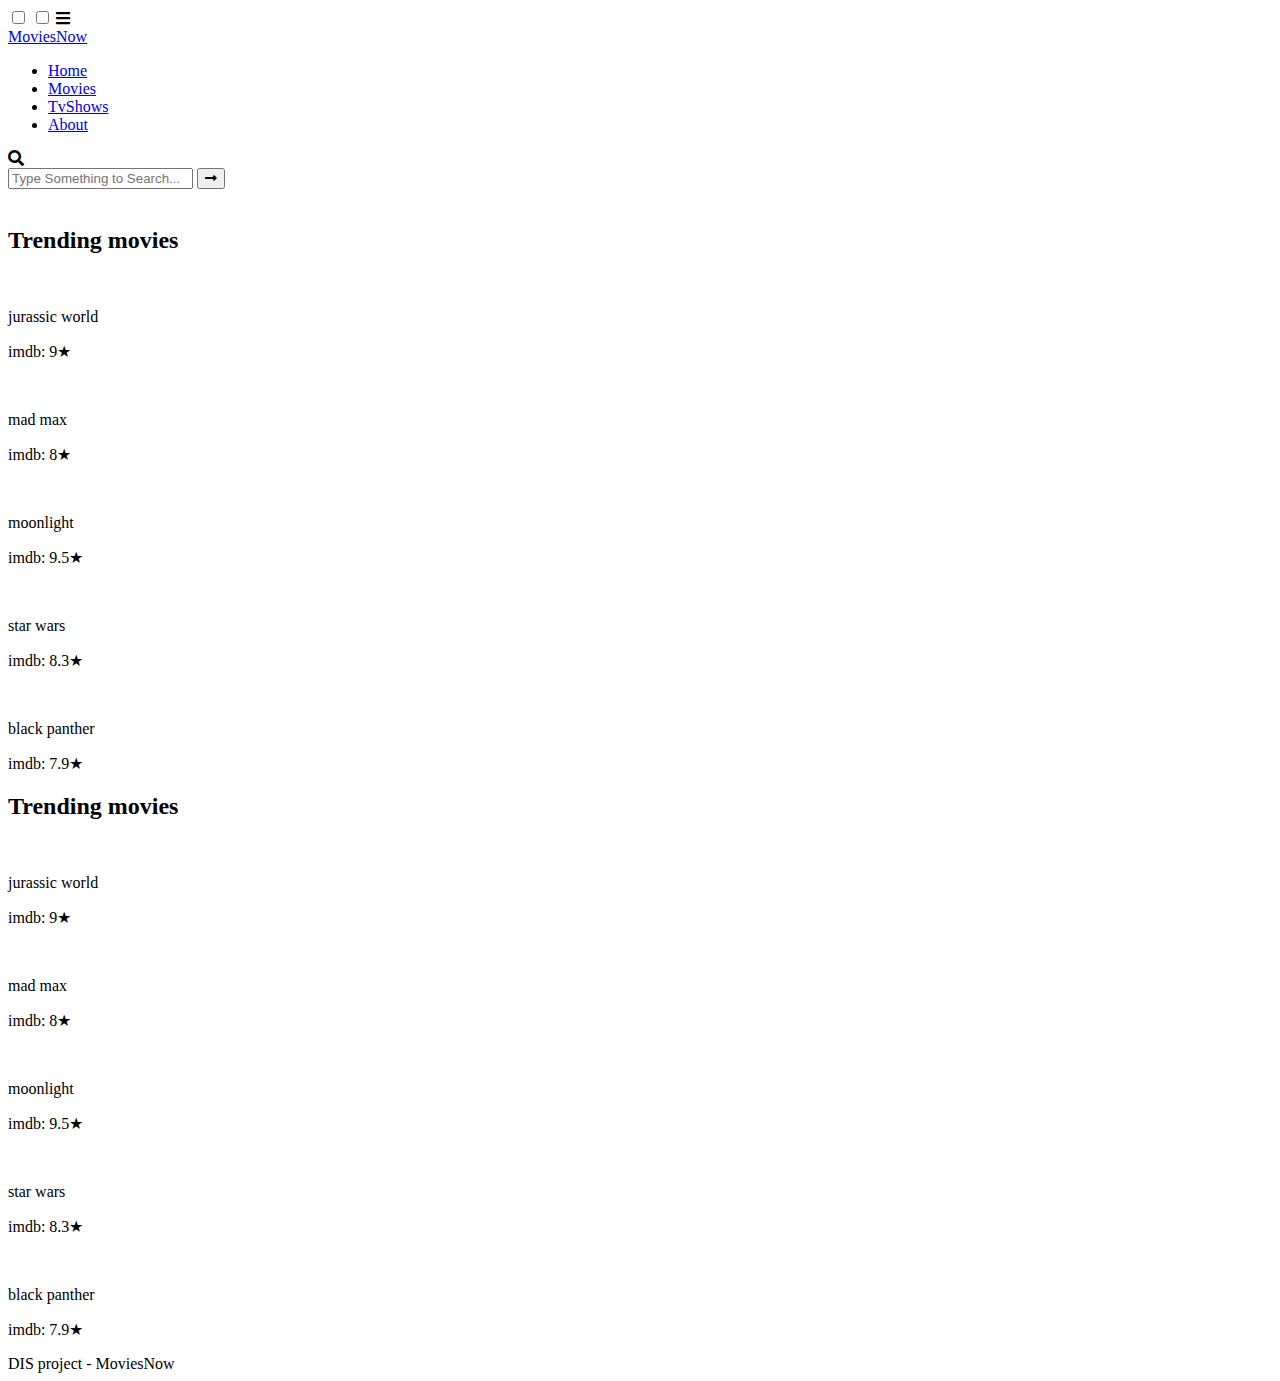
==== index.html @ a9fd546b "updated file structure" ====
<!DOCTYPE html>
<html lang="en">

<head>
    <meta charset="UTF-8">
    <meta http-equiv="X-UA-Compatible" content="IE=edge">
    <meta name="viewport" content="width=device-width, initial-scale=1.0">
    <title>MovieNow</title>
    <link rel="stylesheet" href="style.css">
    <link rel="stylesheet" href="https://cdnjs.cloudflare.com/ajax/libs/font-awesome/5.15.3/css/all.min.css" />
</head>

<body>
    <!-- navigation bar -->
    <div class="navbar">
        <nav>
            <input type="checkbox" id="show-search">
            <input type="checkbox" id="show-menu">
            <label for="show-menu" class="menu-icon"><i class="fas fa-bars"></i></label>
            <div class="content">
                <div class="logo"><a href="./Index.html">MoviesNow</a></div>
                <ul class="links">
                    <li><a href="#">Home</a></li>
                    <li><a href="./Pages/moviesPage.html">Movies</a></li>
                    <li><a href="./Pages/TvShowsPage.html">TvShows</a></li>
                    <li><a href="./Pages/about.html">About</a></li>

                </ul>
            </div>
            <label for="show-search" class="search-icon"><i class="fas fa-search"></i></label>
            <form action="#" class="search-box">
                <input type="text" placeholder="Type Something to Search..." required>
                <button type="submit" class="go-icon"><i class="fas fa-long-arrow-alt-right"></i></button>
            </form>
        </nav>
    </div>
    <!-- home -->

    <section class="home container" id="home">
        <img src="images/gamesofthrones.jpg" alt="" class="home-img">
    </section>


    <section class="movies">
        <div class="movies-title">
            <h2>Trending movies</h2>
        </div>
        <div class="scroll-container">
            
            <div class="movie-details">
                <a href="./Pages/Product.html">
                <img src="images/poster-jurassic-world.jpg" alt=""></a>
                <p>jurassic world</p>
                <p>imdb: 9★</p>
            
            </div>
            <div class="movie-details">
                <a href="./Pages/Product.html">
                <img src="images/poster-mad-max.jpg" alt=""></a>
                <p>mad max</p>
                <p>imdb: 8★ </p>
            </div>
            <div class="movie-details">
                <a href="./Pages/Product.html">
                <img src="images/poster-moonlight.jpg" alt=""></a>
                <p>moonlight</p>
                <p>imdb: 9.5★</p>
            </div>
            <div class="movie-details">
                <a href="./Pages/Product.html">
                <img src="images/poster-star-wars.jpg" alt=""></a>
                <p>star wars</p>
                <p>imdb: 8.3★</p>
            </div>
            <div class="movie-details">
                <a href="./Pages/Product.html">
                <img src="images/poster-pantera-negra.jpg" alt=""></a>
                <p>black panther</p>
                <p>imdb: 7.9★ </p>
            </div>
        </div>
    </section>

    <section class="movies">
        <div class="movies-title">
            <h2>Trending movies</h2>
        </div>
        <div class="scroll-container">
            
            <div class="movie-details">
                <a href="./Pages/Product.html">
                <img src="images/poster-jurassic-world.jpg" alt=""></a>
                <p>jurassic world</p>
                <p>imdb: 9★</p>
            
            </div>
            <div class="movie-details">
                <a href="./Pages/Product.html">
                <img src="images/poster-mad-max.jpg" alt=""></a>
                <p>mad max</p>
                <p>imdb: 8★ </p>
            </div>
            <div class="movie-details">
                <a href="./Pages/Product.html">
                <img src="images/poster-moonlight.jpg" alt=""></a>
                <p>moonlight</p>
                <p>imdb: 9.5★</p>
            </div>
            <div class="movie-details">
                <a href="./Pages/Product.html">
                <img src="images/poster-star-wars.jpg" alt=""></a>
                <p>star wars</p>
                <p>imdb: 8.3★</p>
            </div>
            <div class="movie-details">
                <a href="./Pages/Product.html">
                <img src="images/poster-pantera-negra.jpg" alt=""></a>
                <p>black panther</p>
                <p>imdb: 7.9★ </p>
            </div>
        </div>
    </section>

    <footer>
        <div class="footer-container">
            DIS project - MoviesNow
        </div>
    </footer>
</body>

</html>
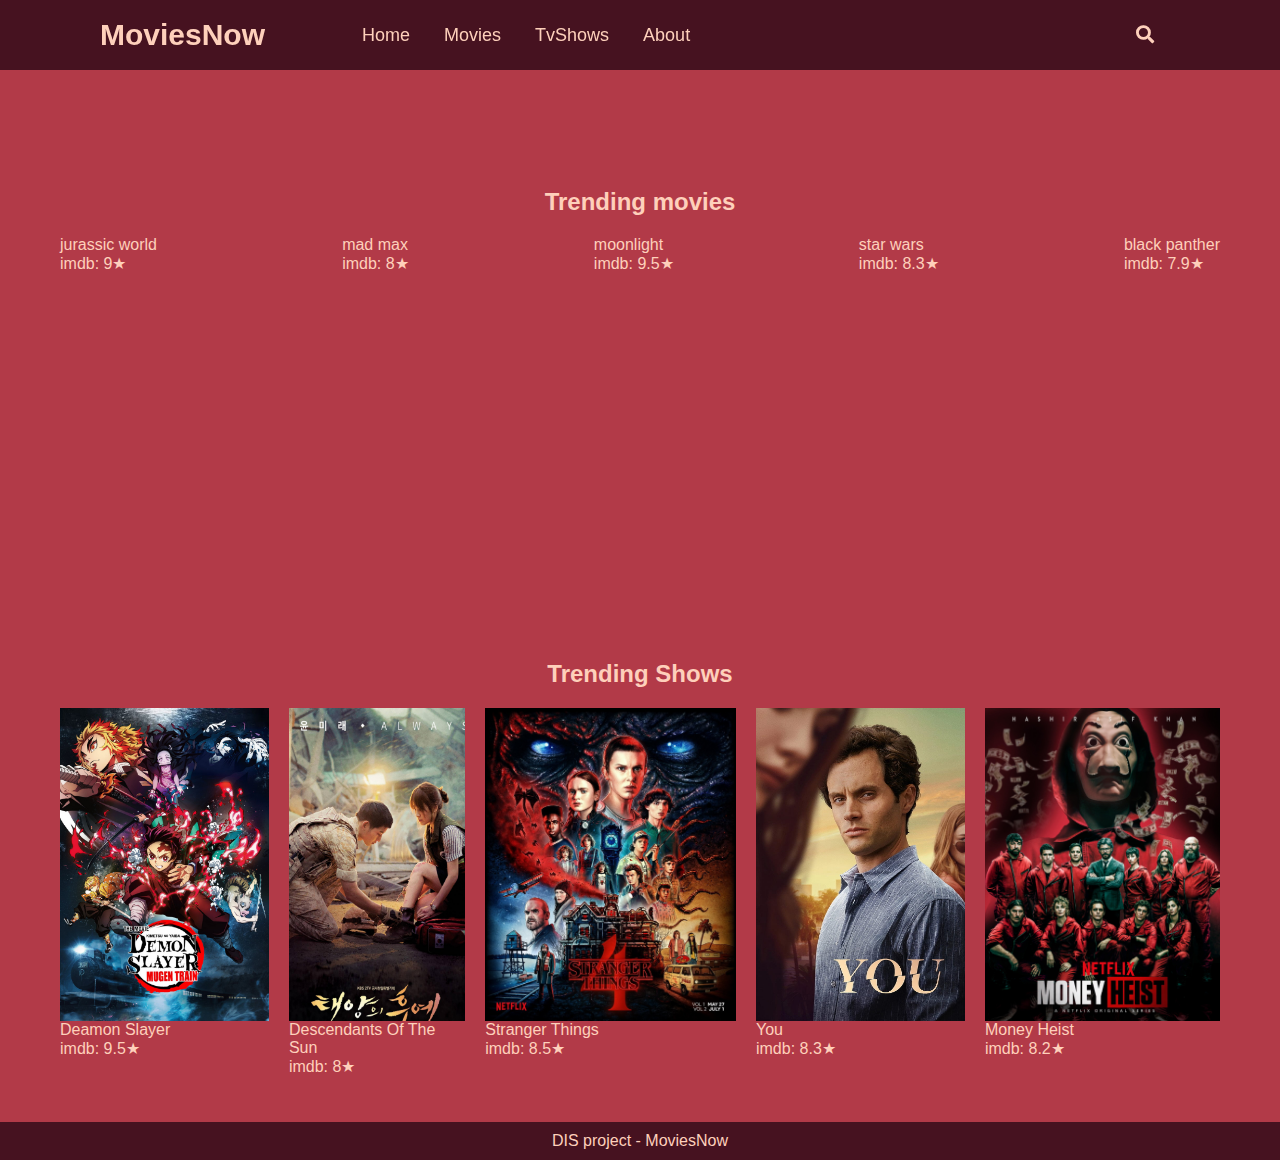
==== commit 9cb7bfbc: "added content to the movie and tvshow pages" ====
--- a/index.html
+++ b/index.html
@@ -83,40 +83,40 @@
 
     <section class="movies">
         <div class="movies-title">
-            <h2>Trending movies</h2>
+            <h2>Trending Shows</h2>
         </div>
         <div class="scroll-container">
             
             <div class="movie-details">
                 <a href="./Pages/Product.html">
-                <img src="images/poster-jurassic-world.jpg" alt=""></a>
-                <p>jurassic world</p>
-                <p>imdb: 9★</p>
+                <img src="images/deamonSlayer.jpg" alt=""></a>
+                <p>Deamon Slayer</p>
+                <p>imdb: 9.5★</p>
             
             </div>
             <div class="movie-details">
                 <a href="./Pages/Product.html">
-                <img src="images/poster-mad-max.jpg" alt=""></a>
-                <p>mad max</p>
+                <img src="images/ofsun.jpg" alt=""></a>
+                <p>Descendants Of The Sun</p>
                 <p>imdb: 8★ </p>
             </div>
             <div class="movie-details">
                 <a href="./Pages/Product.html">
-                <img src="images/poster-moonlight.jpg" alt=""></a>
-                <p>moonlight</p>
-                <p>imdb: 9.5★</p>
+                <img src="images/strangerThings.jpeg" alt=""></a>
+                <p>Stranger Things</p>
+                <p>imdb: 8.5★</p>
             </div>
             <div class="movie-details">
                 <a href="./Pages/Product.html">
-                <img src="images/poster-star-wars.jpg" alt=""></a>
-                <p>star wars</p>
+                <img src="images/You.jpg" alt=""></a>
+                <p>You</p>
                 <p>imdb: 8.3★</p>
             </div>
             <div class="movie-details">
                 <a href="./Pages/Product.html">
-                <img src="images/poster-pantera-negra.jpg" alt=""></a>
-                <p>black panther</p>
-                <p>imdb: 7.9★ </p>
+                <img src="images/moneyheist.jpg" alt=""></a>
+                <p>Money Heist</p>
+                <p>imdb: 8.2★ </p>
             </div>
         </div>
     </section>
--- a/style.css
+++ b/style.css
@@ -0,0 +1,394 @@
+* {
+  margin: 0;
+  padding: 0;
+  scroll-behavior: smooth;
+  box-sizing: border-box;
+  text-decoration: none;
+  scroll-padding-top: 2rem;
+  font-family: 'Poppins', sans-serif;
+}
+
+:root {
+  --main-color: #461220;
+  --hover-color: #8c2f39;
+  --body-color: #b23a48;
+  --container-color: #fcb9b2;
+  --text-color: #fed0bb;
+}
+
+a {
+  text-decoration: none;
+
+}
+
+li {
+  list-style: none;
+}
+
+img {
+  width: 100%;
+}
+
+body {
+  background: var(--body-color);
+  color: var(--text-color);
+}
+
+section {
+  padding: 6rem 0 0rem;
+}
+
+.container {
+  max-width: 1068px;
+  margin: auto;
+  width: 100%;
+}
+
+
+
+.navbar {
+  background: var(--main-color);
+  position: fixed;
+  width: 100%;
+  z-index: 2;
+}
+
+.navbar nav {
+  position: relative;
+  display: flex;
+  max-width: calc(100% - 200px);
+  margin: 0 auto;
+  height: 70px;
+  align-items: center;
+  justify-content: space-between;
+}
+
+nav .content {
+  display: flex;
+  align-items: center;
+}
+
+nav .content .links {
+  margin-left: 80px;
+  display: flex;
+}
+
+.content .logo a {
+  color: var(--text-color);
+  font-size: 30px;
+  font-weight: 600;
+}
+
+.content .links li {
+  list-style: none;
+  line-height: 70px;
+}
+
+.content .links li a,
+.content .links li label {
+  color: var(--text-color);
+  font-size: 18px;
+  font-weight: 500;
+  padding: 9px 17px;
+  border-radius: 5px;
+  transition: all 0.3s ease;
+}
+
+.content .links li label {
+  display: none;
+}
+
+.content .links li a:hover,
+.content .links li label:hover {
+  background: #323c4e;
+}
+
+.navbar .search-icon,
+.navbar .menu-icon {
+  color: var(--text-color);
+  font-size: 18px;
+  cursor: pointer;
+  line-height: 70px;
+  width: 70px;
+  text-align: center;
+}
+
+.navbar .menu-icon {
+  display: none;
+}
+
+.navbar #show-search:checked~.search-icon i::before {
+  content: "\f00d";
+}
+
+.navbar .search-box {
+  position: absolute;
+  height: 100%;
+  max-width: calc(100% - 50px);
+  width: 100%;
+  opacity: 0;
+  pointer-events: none;
+  transition: all 0.3s ease;
+}
+
+.navbar #show-search:checked~.search-box {
+  opacity: 1;
+  pointer-events: auto;
+}
+
+.search-box input {
+  width: 100%;
+  height: 100%;
+  border: none;
+  outline: none;
+  font-size: 17px;
+  color: var(--text-color);
+  background: var(--main-color);
+  padding: 0 100px 0 15px;
+}
+
+.search-box input::placeholder {
+  color: var(--text-color);
+}
+
+.search-box .go-icon {
+  position: absolute;
+  right: 10px;
+  top: 50%;
+  transform: translateY(-50%);
+  line-height: 60px;
+  width: 70px;
+  background: var(--main-color);
+  border: none;
+  outline: none;
+  color: var(--text-color);
+  font-size: 20px;
+  cursor: pointer;
+}
+
+.navbar input[type="checkbox"] {
+  display: none;
+}
+
+
+
+
+
+/* home */
+
+
+/* movie section */
+
+.movies {
+  margin: 5% 0% 5% 0%;
+  padding: 10px;
+  position: relative;
+}
+
+.scroll-container {
+  margin: 20px;
+  padding: 0px 20px;
+  display: flex;
+  align-items: center;
+  justify-content: space-between;
+  position: relative;
+  height: 20rem;
+}
+
+.movie-details {
+  height: 100%;
+  margin: 10px;
+}
+
+.movie-details img {
+  display: block;
+  max-width: 100%;
+  max-height: 100%;
+}
+
+.movies-title {
+  display: flex;
+  justify-content: center;
+}
+
+footer {
+  margin: 20px 0px 0px 0px;
+  padding: 10px;
+  display: flex;
+  align-items: center;
+  justify-content: center;
+  background-color: var(--main-color);
+}
+
+/* moviePage  */
+
+.moviesPage-main {
+  padding: 20%;
+}
+
+/* TvShows */
+
+.TvShowsPage-main {
+  padding: 20%;
+}
+
+/* product */
+
+.product-main {
+  padding-top: 10%;
+  display: flex;
+  flex-direction: row;
+  justify-content: space-between;
+  align-items: center;
+  margin: 0% 10%;
+
+}
+.product-image {
+  flex-basis: 50%;
+}
+.product-details {
+  flex-basis: 50%;
+  padding-left: 20px;
+}
+/* about us  */
+
+.about-main {
+  padding: 20%;
+}
+
+
+/* Responsive code start */
+@media screen and (max-width: 1250px) {
+  .navbar nav {
+    max-width: 100%;
+    padding: 0 20px;
+  }
+
+  nav .content .links {
+    margin-left: 30px;
+  }
+
+  .content .links li a {
+    padding: 8px 13px;
+  }
+
+  .navbar .search-box {
+    max-width: calc(100% - 100px);
+  }
+
+  .navbar .search-box input {
+    padding: 0 100px 0 15px;
+  }
+}
+
+@media screen and (max-width: 900px) {
+  .navbar .menu-icon {
+    display: block;
+  }
+
+  .navbar #show-menu:checked~.menu-icon i::before {
+    content: "\f00d";
+  }
+
+  nav .content .links {
+    display: block;
+    position: fixed;
+    background: var(--main-color);
+    height: 100%;
+    width: 100%;
+    top: 70px;
+    left: -100%;
+    margin-left: 0;
+    max-width: 350px;
+    overflow-y: auto;
+    padding-bottom: 100px;
+    transition: all 0.3s ease;
+  }
+
+  nav #show-menu:checked~.content .links {
+    left: 0%;
+  }
+
+  .content .links li {
+    margin: 15px 20px;
+  }
+
+  .content .links li a,
+  .content .links li label {
+    line-height: 40px;
+    font-size: 20px;
+    display: block;
+    padding: 8px 18px;
+    cursor: pointer;
+  }
+
+  .content .links li a.desktop-link {
+    display: none;
+  }
+
+  /* dropdown responsive code start */
+  .content .links ul,
+  .content .links ul ul {
+    position: static;
+    opacity: 1;
+    visibility: visible;
+    background: none;
+    max-height: 0px;
+    overflow: hidden;
+  }
+
+  .content .links #show-features:checked~ul,
+  .content .links #show-services:checked~ul,
+  .content .links #show-items:checked~ul {
+    max-height: 100vh;
+  }
+
+  .content .links ul li {
+    margin: 7px 20px;
+  }
+
+  .content .links ul li a {
+    font-size: 18px;
+    line-height: 30px;
+    border-radius: 5px !important;
+  }
+}
+
+@media screen and (max-width: 400px) {
+  .navbar nav {
+    padding: 0 10px;
+  }
+
+  .content .logo a {
+    font-size: 27px;
+  }
+
+  .navbar .search-box {
+    max-width: calc(100% - 70px);
+  }
+
+  .navbar .search-box .go-icon {
+    width: 30px;
+    right: 0;
+  }
+
+  .navbar .search-box input {
+    padding-right: 30px;
+  }
+}
+
+.dummy-text {
+  position: absolute;
+  top: 50%;
+  left: 50%;
+  width: 100%;
+  z-index: -1;
+  padding: 0 20px;
+  text-align: center;
+  transform: translate(-50%, -50%);
+}
+
+.dummy-text h2 {
+  font-size: 45px;
+  margin: 5px 0;
+}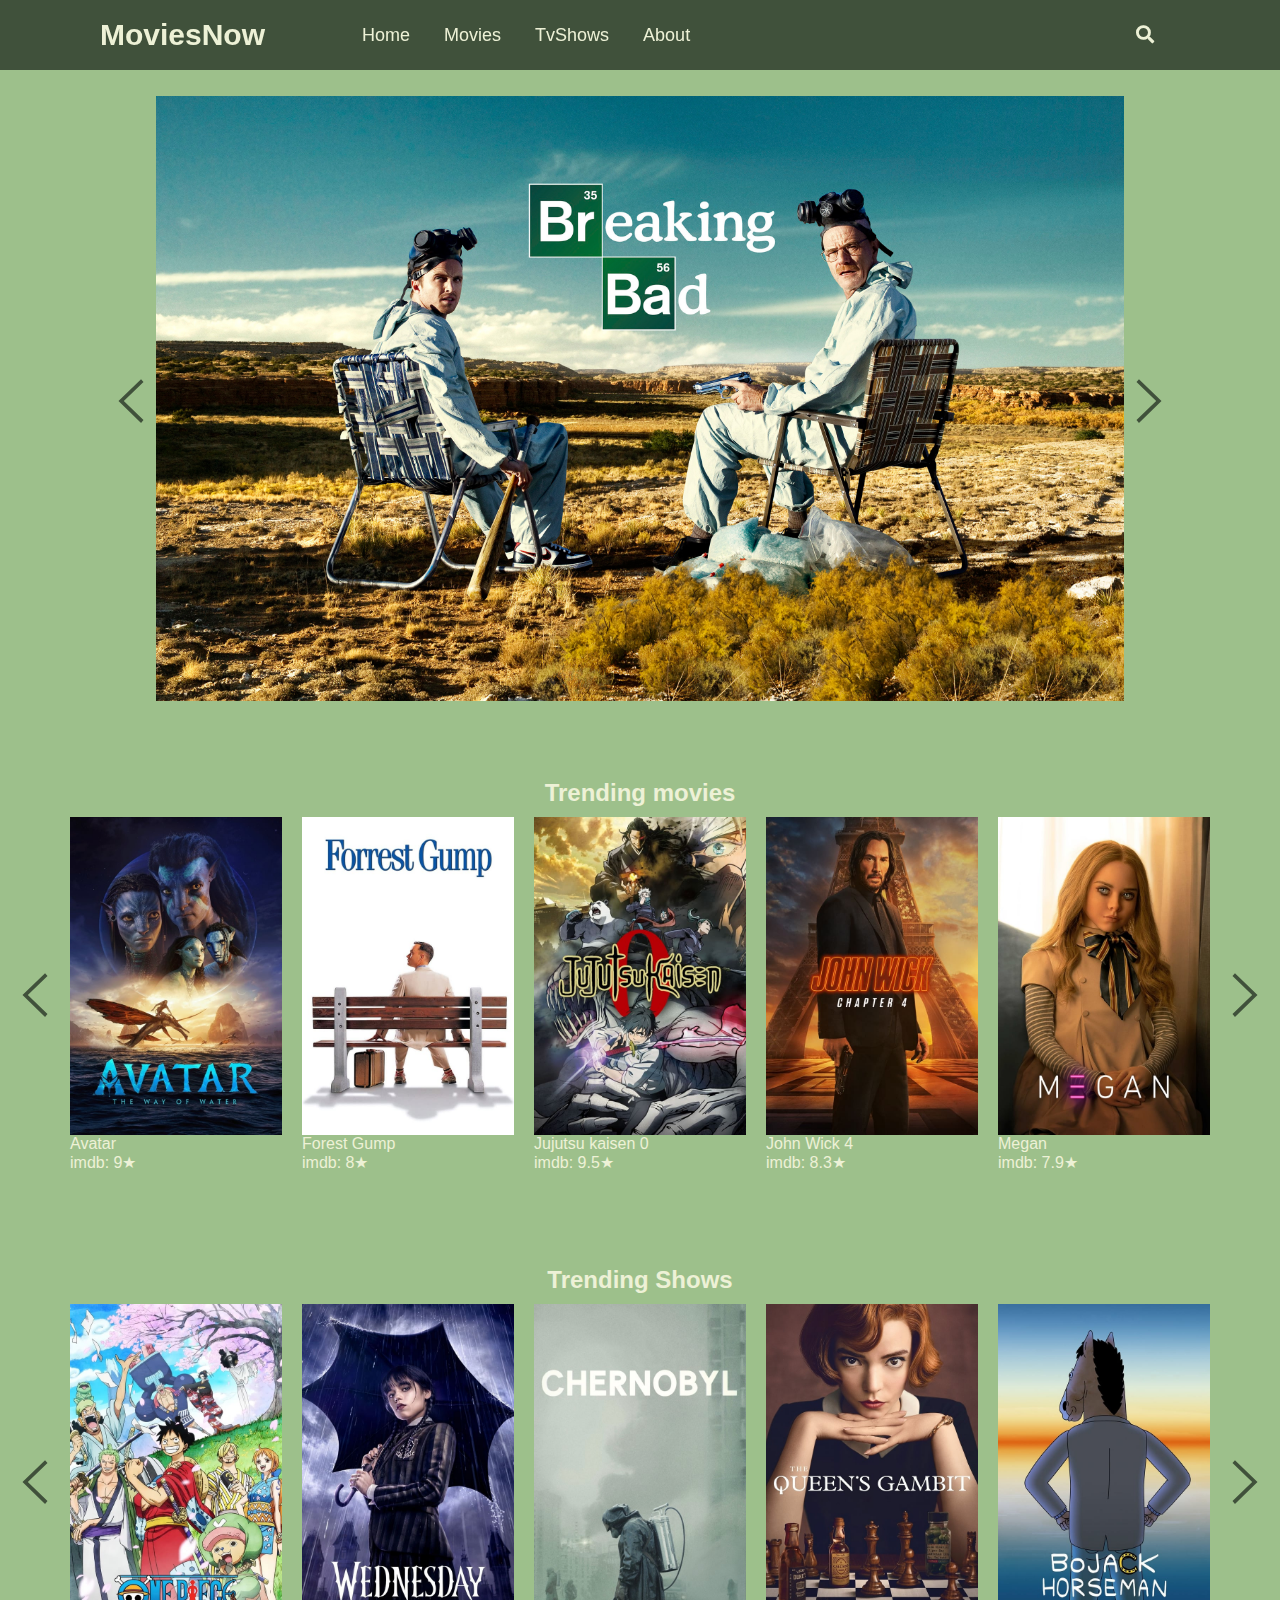
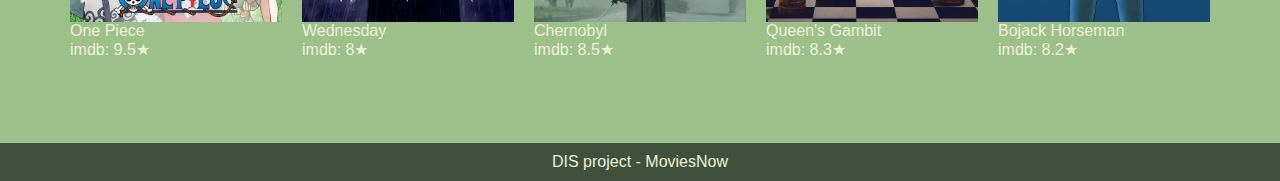
==== commit 70b7a5d7: "updated images,icons and styling" ====
--- a/index.html
+++ b/index.html
@@ -37,7 +37,11 @@
     <!-- home -->
 
     <section class="home container" id="home">
-        <img src="images/gamesofthrones.jpg" alt="" class="home-img">
+        <img class="arrowimg" src="./icons/left-arrow.svg" alt="">
+        <div class="hero-banner">
+            <img src="images/breakingbad.jpg" alt="" class="home-img">
+        </div>
+        <img class="arrowimg" src="./icons/right-arrow.svg" alt="">
     </section>
 
 
@@ -45,39 +49,41 @@
         <div class="movies-title">
             <h2>Trending movies</h2>
         </div>
+
         <div class="scroll-container">
-            
+            <img class="arrowimg" src="./icons/left-arrow.svg" alt="">
             <div class="movie-details">
                 <a href="./Pages/Product.html">
-                <img src="images/poster-jurassic-world.jpg" alt=""></a>
-                <p>jurassic world</p>
+                    <img src="images/movies/avatar.jpg" alt=""></a>
+                <p>Avatar</p>
                 <p>imdb: 9★</p>
-            
+
             </div>
             <div class="movie-details">
                 <a href="./Pages/Product.html">
-                <img src="images/poster-mad-max.jpg" alt=""></a>
-                <p>mad max</p>
+                    <img src="images/movies/forestGump.jpg" alt=""></a>
+                <p>Forest Gump</p>
                 <p>imdb: 8★ </p>
             </div>
             <div class="movie-details">
                 <a href="./Pages/Product.html">
-                <img src="images/poster-moonlight.jpg" alt=""></a>
-                <p>moonlight</p>
+                    <img src="images/movies/jujutsukaisen.jpg" alt=""></a>
+                <p>Jujutsu kaisen 0</p>
                 <p>imdb: 9.5★</p>
             </div>
             <div class="movie-details">
                 <a href="./Pages/Product.html">
-                <img src="images/poster-star-wars.jpg" alt=""></a>
-                <p>star wars</p>
+                    <img src="images/movies/johnwick.jpg" alt=""></a>
+                <p>John Wick 4</p>
                 <p>imdb: 8.3★</p>
             </div>
             <div class="movie-details">
                 <a href="./Pages/Product.html">
-                <img src="images/poster-pantera-negra.jpg" alt=""></a>
-                <p>black panther</p>
+                    <img src="images/movies/megan.jpg" alt=""></a>
+                <p>Megan</p>
                 <p>imdb: 7.9★ </p>
             </div>
+            <img class="arrowimg" src="./icons/right-arrow.svg" alt="">
         </div>
     </section>
 
@@ -86,46 +92,48 @@
             <h2>Trending Shows</h2>
         </div>
         <div class="scroll-container">
-            
+            <img class="arrowimg" src="./icons/left-arrow.svg" alt="">
             <div class="movie-details">
                 <a href="./Pages/Product.html">
-                <img src="images/deamonSlayer.jpg" alt=""></a>
-                <p>Deamon Slayer</p>
+                    <img src="images/TvShows/onepiece.jpg" alt=""></a>
+                <p>One Piece</p>
                 <p>imdb: 9.5★</p>
-            
+
             </div>
             <div class="movie-details">
                 <a href="./Pages/Product.html">
-                <img src="images/ofsun.jpg" alt=""></a>
-                <p>Descendants Of The Sun</p>
+                    <img src="images/TvShows/wednesday.jpg" alt=""></a>
+                <p>Wednesday</p>
                 <p>imdb: 8★ </p>
             </div>
             <div class="movie-details">
                 <a href="./Pages/Product.html">
-                <img src="images/strangerThings.jpeg" alt=""></a>
-                <p>Stranger Things</p>
+                    <img src="images/TvShows/chernobyl.jpg" alt=""></a>
+                <p>Chernobyl</p>
                 <p>imdb: 8.5★</p>
             </div>
             <div class="movie-details">
                 <a href="./Pages/Product.html">
-                <img src="images/You.jpg" alt=""></a>
-                <p>You</p>
+                    <img src="images/TvShows/queens.jpg" alt=""></a>
+                <p>Queen's Gambit</p>
                 <p>imdb: 8.3★</p>
             </div>
             <div class="movie-details">
                 <a href="./Pages/Product.html">
-                <img src="images/moneyheist.jpg" alt=""></a>
-                <p>Money Heist</p>
+                    <img src="images/TvShows/bojackHorseman.jpg" alt=""></a>
+                <p>Bojack Horseman</p>
                 <p>imdb: 8.2★ </p>
             </div>
+            <img class="arrowimg" src="./icons/right-arrow.svg" alt="">
         </div>
     </section>
 
-    <footer>
-        <div class="footer-container">
-            DIS project - MoviesNow
-        </div>
-    </footer>
+
 </body>
+<footer>
+    <div class="footer-container">
+        DIS project - MoviesNow
+    </div>
+</footer>
 
 </html>--- a/style.css
+++ b/style.css
@@ -9,11 +9,11 @@
 }
 
 :root {
-  --main-color: #461220;
-  --hover-color: #8c2f39;
-  --body-color: #b23a48;
-  --container-color: #fcb9b2;
-  --text-color: #fed0bb;
+  --main-color: #40513B;
+  --hover-color: #609966;
+  --body-color: #9DC08B;
+  --container-color: #609966;
+  --text-color: #EDF1D6;
 }
 
 a {
@@ -33,7 +33,10 @@
   background: var(--body-color);
   color: var(--text-color);
 }
-
+body::after {
+  content: '';
+  display: block;
+}
 section {
   padding: 6rem 0 0rem;
 }
@@ -175,25 +178,32 @@
 
 
 /* home */
+.home{
+  display: flex;
+  flex-direction: row;
+  align-items: center;
+}
+.arrowimg {
+ display: none;
+}
 
 
 /* movie section */
+
 
 .movies {
   margin: 5% 0% 5% 0%;
   padding: 10px;
   position: relative;
 }
-
 .scroll-container {
-  margin: 20px;
-  padding: 0px 20px;
-  display: flex;
+  display: flex;
+  flex-direction: column;
   align-items: center;
   justify-content: space-between;
   position: relative;
-  height: 20rem;
-}
+}
+
 
 .movie-details {
   height: 100%;
@@ -202,13 +212,38 @@
 
 .movie-details img {
   display: block;
-  max-width: 100%;
-  max-height: 100%;
+  max-width: 390px;
 }
 
 .movies-title {
   display: flex;
   justify-content: center;
+}
+
+
+@media only screen and (min-width: 768px) {
+  .scroll-container {
+    display: flex;
+    align-items: center;
+    justify-content: space-between;
+    position: relative;
+    flex-direction: row;
+  }
+  .movie-details img {
+    display: block;
+    max-width: 100%;
+    max-height: 100%;
+  }
+}
+@media only screen and (min-width: 768px) {
+  .arrowimg {
+    display: block;
+    max-width: 50px;
+  }
+  
+  .arrowimg:hover{
+    cursor: pointer;
+  }
 }
 
 footer {
@@ -218,8 +253,8 @@
   align-items: center;
   justify-content: center;
   background-color: var(--main-color);
-}
-
+
+}
 /* moviePage  */
 
 .moviesPage-main {
@@ -250,12 +285,42 @@
   flex-basis: 50%;
   padding-left: 20px;
 }
+.action-buttons{
+  display: flex;
+align-items: center;
+justify-content: center;
+}
+.action-buttons button{
+  margin: 5px;
+background-color: var(--hover-color);
+color: var(--text-color);
+border: none;
+padding: 20px;
+}
 /* about us  */
 
 .about-main {
   padding: 20%;
 }
-
+.about-table {
+  display: flex;
+  align-items: center;
+  padding: 10%;
+}
+.about-table table {
+  border-collapse: collapse;
+  width: 100%;
+}
+
+.about-table th, td {
+  border: 1px solid var(--main-color);
+  padding: 8px;
+  text-align: left;
+}
+
+.about-table th {
+  background-color: var(--main-color);
+}
 
 /* Responsive code start */
 @media screen and (max-width: 1250px) {
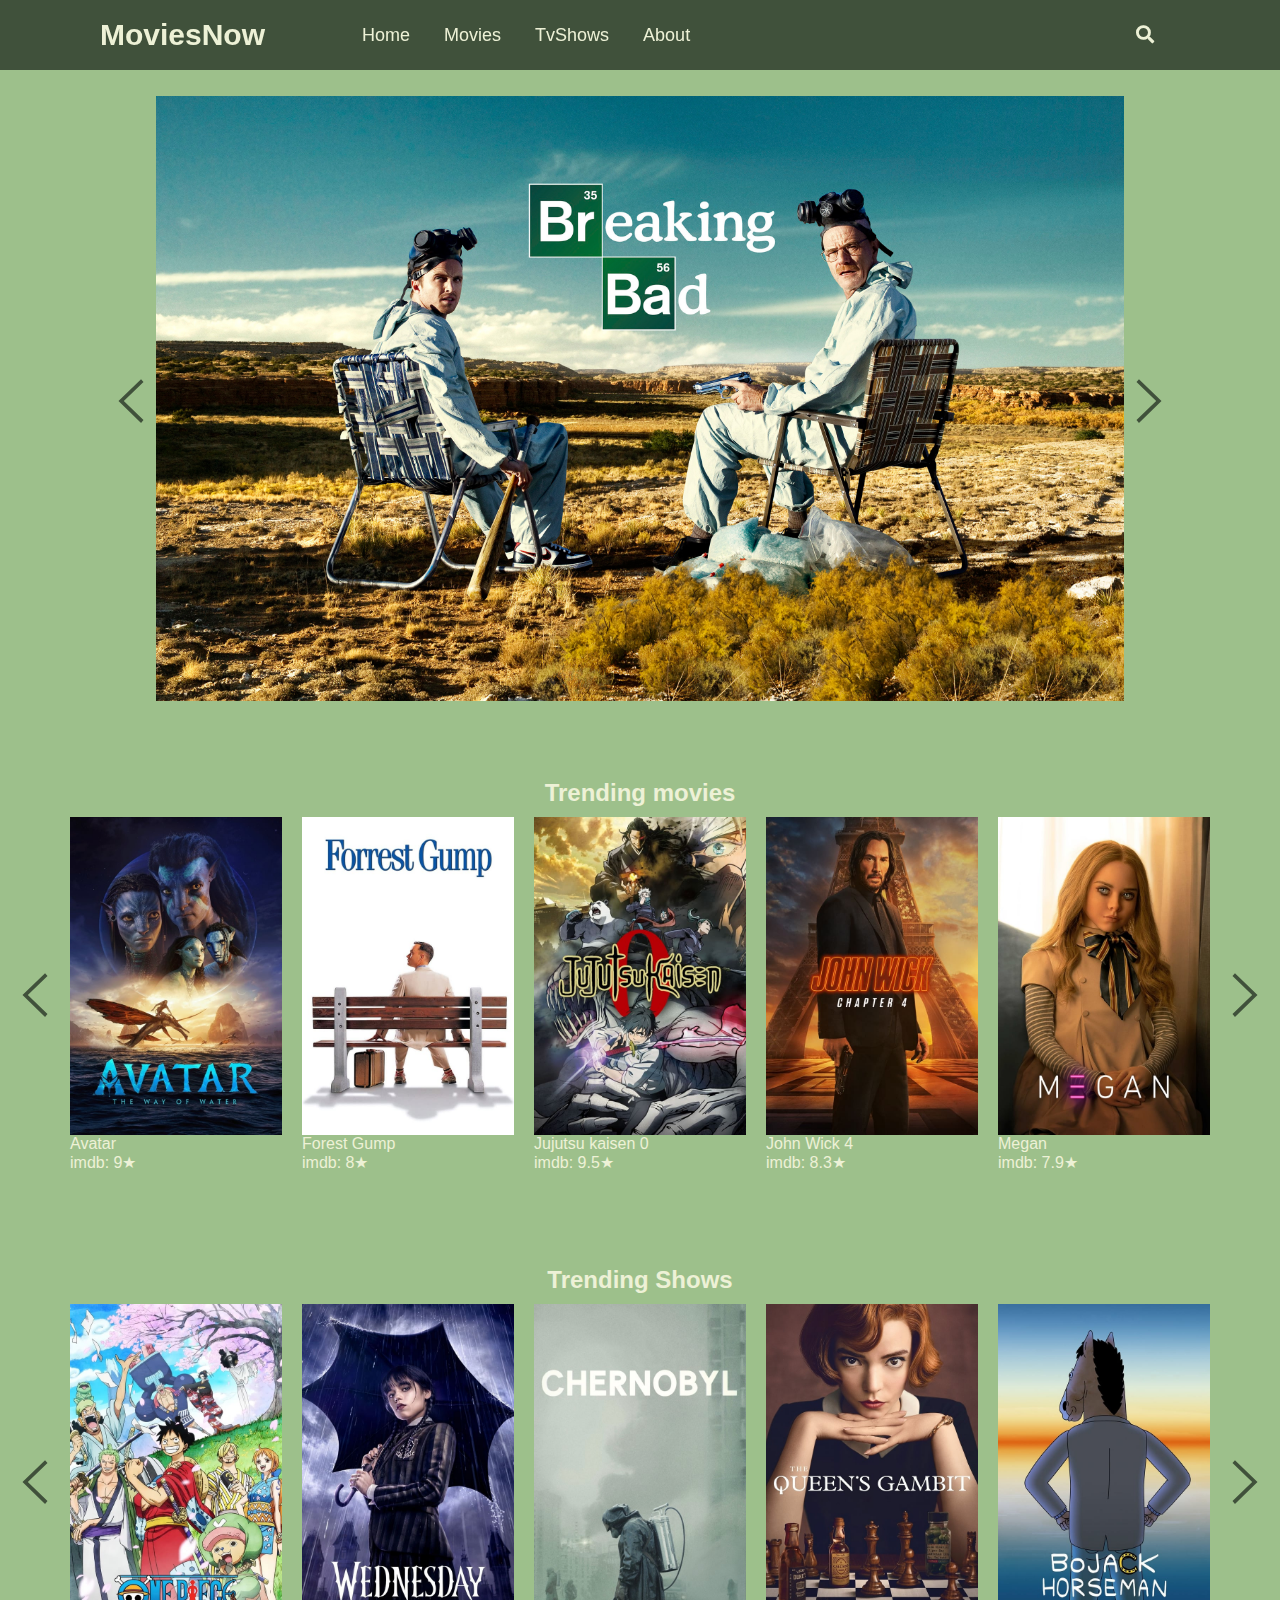
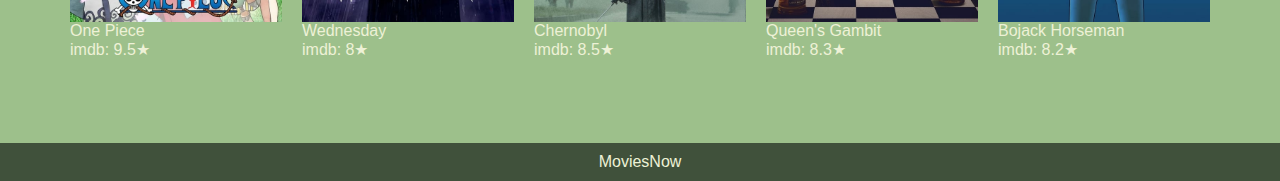
==== commit 2d76c2b3: "updated about us page and styling" ====
--- a/index.html
+++ b/index.html
@@ -128,12 +128,12 @@
         </div>
     </section>
 
-
-</body>
 <footer>
     <div class="footer-container">
-        DIS project - MoviesNow
+        MoviesNow
     </div>
 </footer>
+</body>
+
 
 </html>--- a/style.css
+++ b/style.css
@@ -5,20 +5,19 @@
   box-sizing: border-box;
   text-decoration: none;
   scroll-padding-top: 2rem;
-  font-family: 'Poppins', sans-serif;
+  font-family: "Poppins", sans-serif;
 }
 
 :root {
-  --main-color: #40513B;
+  --main-color: #40513b;
   --hover-color: #609966;
-  --body-color: #9DC08B;
+  --body-color: #9dc08b;
   --container-color: #609966;
-  --text-color: #EDF1D6;
+  --text-color: #edf1d6;
 }
 
 a {
   text-decoration: none;
-
 }
 
 li {
@@ -33,10 +32,12 @@
   background: var(--body-color);
   color: var(--text-color);
 }
+
 body::after {
-  content: '';
+  content: "";
   display: block;
 }
+
 section {
   padding: 6rem 0 0rem;
 }
@@ -46,8 +47,6 @@
   margin: auto;
   width: 100%;
 }
-
-
 
 .navbar {
   background: var(--main-color);
@@ -120,7 +119,7 @@
   display: none;
 }
 
-.navbar #show-search:checked~.search-icon i::before {
+.navbar #show-search:checked ~ .search-icon i::before {
   content: "\f00d";
 }
 
@@ -134,7 +133,7 @@
   transition: all 0.3s ease;
 }
 
-.navbar #show-search:checked~.search-box {
+.navbar #show-search:checked ~ .search-box {
   opacity: 1;
   pointer-events: auto;
 }
@@ -173,29 +172,25 @@
   display: none;
 }
 
-
-
-
-
 /* home */
-.home{
+.home {
   display: flex;
   flex-direction: row;
   align-items: center;
 }
+
 .arrowimg {
- display: none;
-}
-
+  display: none;
+}
 
 /* movie section */
-
 
 .movies {
   margin: 5% 0% 5% 0%;
   padding: 10px;
   position: relative;
 }
+
 .scroll-container {
   display: flex;
   flex-direction: column;
@@ -203,7 +198,6 @@
   justify-content: space-between;
   position: relative;
 }
-
 
 .movie-details {
   height: 100%;
@@ -219,7 +213,6 @@
   display: flex;
   justify-content: center;
 }
-
 
 @media only screen and (min-width: 768px) {
   .scroll-container {
@@ -229,19 +222,21 @@
     position: relative;
     flex-direction: row;
   }
+
   .movie-details img {
     display: block;
     max-width: 100%;
     max-height: 100%;
   }
 }
+
 @media only screen and (min-width: 768px) {
   .arrowimg {
     display: block;
     max-width: 50px;
   }
-  
-  .arrowimg:hover{
+
+  .arrowimg:hover {
     cursor: pointer;
   }
 }
@@ -253,8 +248,8 @@
   align-items: center;
   justify-content: center;
   background-color: var(--main-color);
-
-}
+}
+
 /* moviePage  */
 
 .moviesPage-main {
@@ -270,49 +265,64 @@
 /* product */
 
 .product-main {
-  padding-top: 10%;
-  display: flex;
-  flex-direction: row;
-  justify-content: space-between;
-  align-items: center;
-  margin: 0% 10%;
-
-}
+  flex-direction: column;
+  padding-top: 20%;
+}
+
 .product-image {
   flex-basis: 50%;
 }
+
 .product-details {
   flex-basis: 50%;
   padding-left: 20px;
 }
-.action-buttons{
-  display: flex;
-align-items: center;
-justify-content: center;
-}
-.action-buttons button{
+
+.action-buttons {
+  display: flex;
+  align-items: center;
+  justify-content: center;
+  
+}
+
+.action-buttons button {
   margin: 5px;
-background-color: var(--hover-color);
-color: var(--text-color);
-border: none;
-padding: 20px;
-}
+  background-color: var(--hover-color);
+  color: var(--text-color);
+  border: none;
+  padding: 20px;
+}
+@media only screen and (min-width: 768px) {
+  .product-main {
+    padding-top: 10%;
+    display: flex;
+    flex-direction: row;
+    justify-content: space-between;
+    align-items: center;
+    margin: 0% 10%;
+  }
+}
+
 /* about us  */
 
 .about-main {
   padding: 20%;
 }
+
 .about-table {
   display: flex;
   align-items: center;
-  padding: 10%;
-}
+  padding: 0% 8%;
+  
+}
+
 .about-table table {
   border-collapse: collapse;
   width: 100%;
 }
 
-.about-table th, td {
+.about-table th,
+td {
   border: 1px solid var(--main-color);
   padding: 8px;
   text-align: left;
@@ -322,6 +332,14 @@
   background-color: var(--main-color);
 }
 
+.about-page{
+ padding:20% 10% 10% 10%;
+}
+@media only screen and (min-width: 768px) {
+  .about-page {
+    padding:10%;
+  }
+}
 /* Responsive code start */
 @media screen and (max-width: 1250px) {
   .navbar nav {
@@ -351,7 +369,7 @@
     display: block;
   }
 
-  .navbar #show-menu:checked~.menu-icon i::before {
+  .navbar #show-menu:checked ~ .menu-icon i::before {
     content: "\f00d";
   }
 
@@ -370,7 +388,7 @@
     transition: all 0.3s ease;
   }
 
-  nav #show-menu:checked~.content .links {
+  nav #show-menu:checked ~ .content .links {
     left: 0%;
   }
 
@@ -402,9 +420,9 @@
     overflow: hidden;
   }
 
-  .content .links #show-features:checked~ul,
-  .content .links #show-services:checked~ul,
-  .content .links #show-items:checked~ul {
+  .content .links #show-features:checked ~ ul,
+  .content .links #show-services:checked ~ ul,
+  .content .links #show-items:checked ~ ul {
     max-height: 100vh;
   }
 
@@ -456,4 +474,4 @@
 .dummy-text h2 {
   font-size: 45px;
   margin: 5px 0;
-}+}
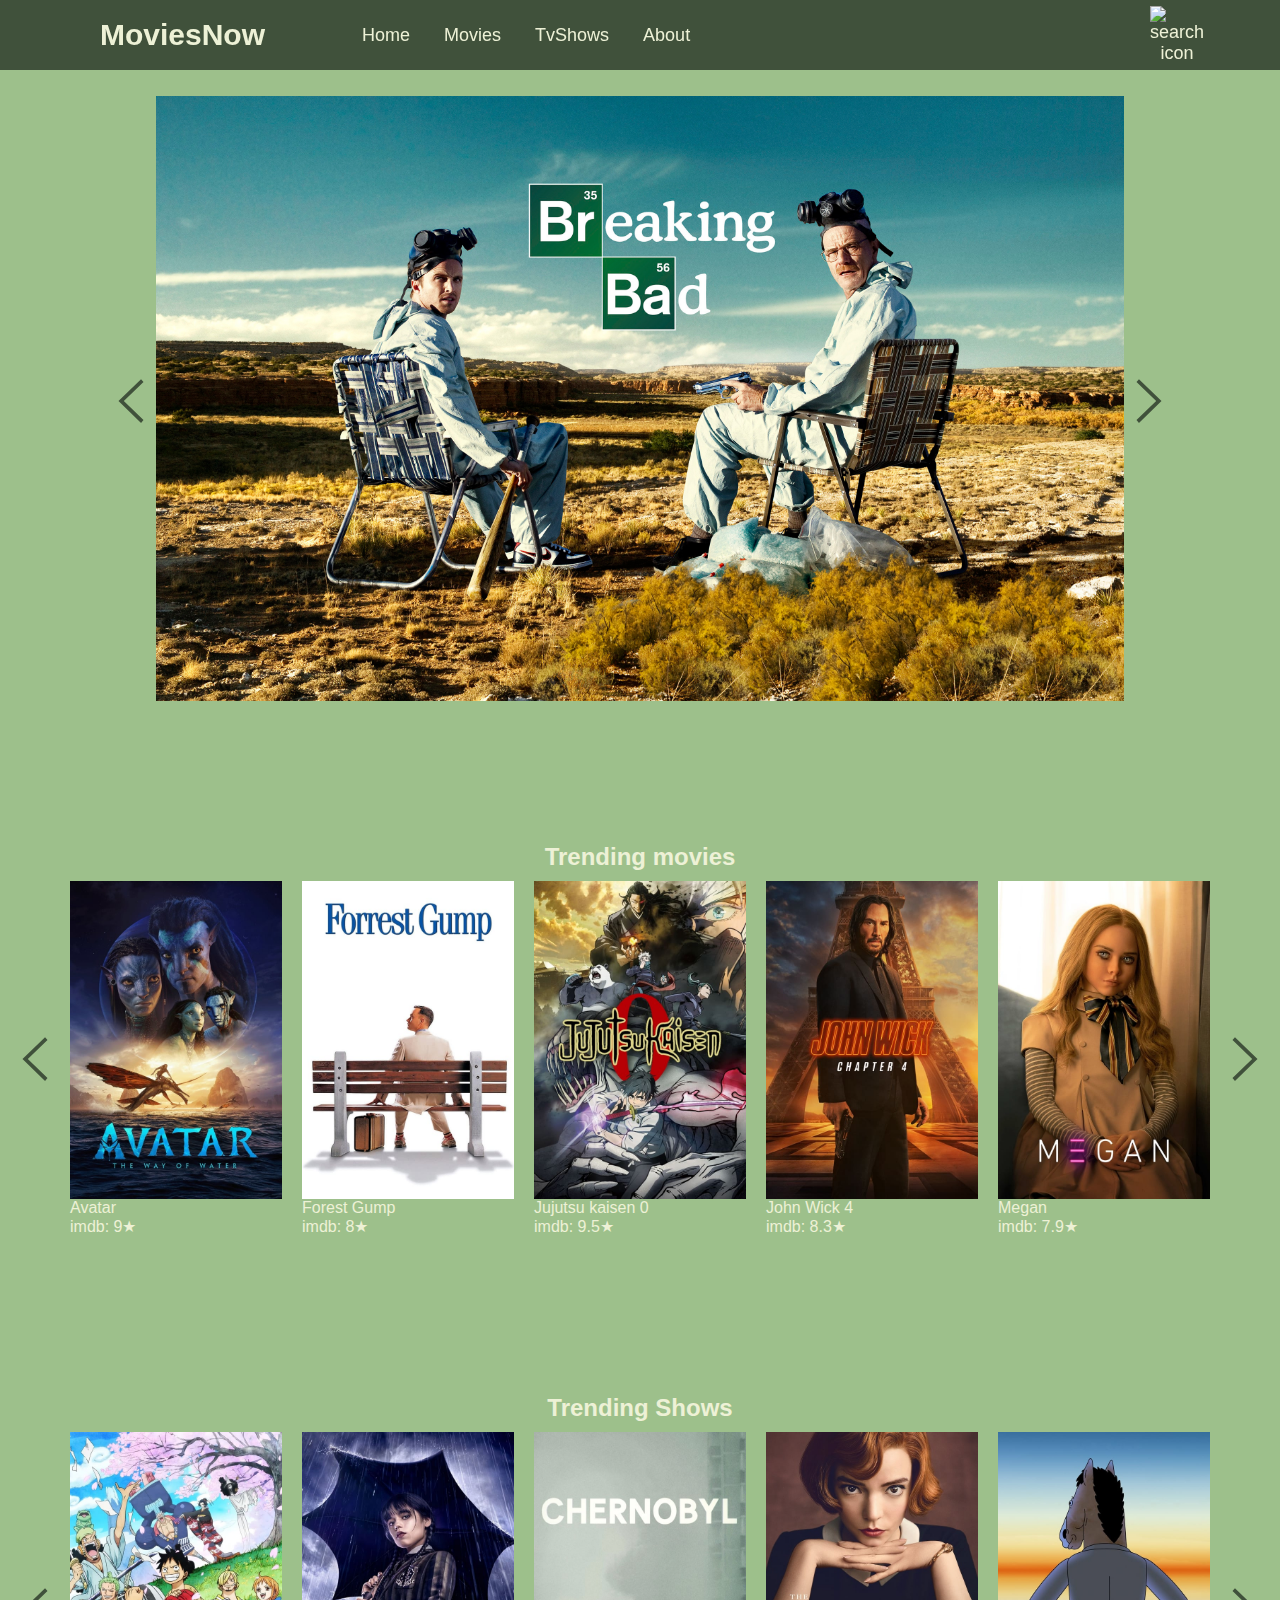
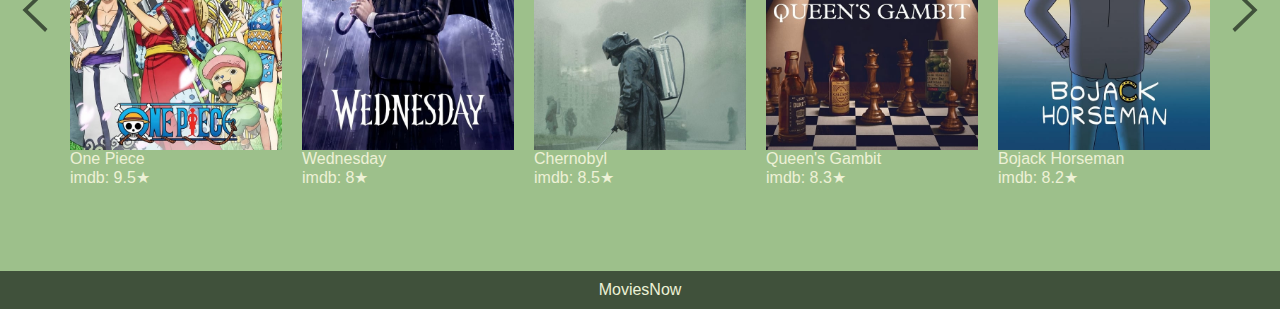
==== commit e602c993: "updated icons" ====
--- a/index.html
+++ b/index.html
@@ -7,7 +7,6 @@
     <meta name="viewport" content="width=device-width, initial-scale=1.0">
     <title>MovieNow</title>
     <link rel="stylesheet" href="style.css">
-    <link rel="stylesheet" href="https://cdnjs.cloudflare.com/ajax/libs/font-awesome/5.15.3/css/all.min.css" />
 </head>
 
 <body>
@@ -16,7 +15,7 @@
         <nav>
             <input type="checkbox" id="show-search">
             <input type="checkbox" id="show-menu">
-            <label for="show-menu" class="menu-icon"><i class="fas fa-bars"></i></label>
+            <label for="show-menu" class="menu-icon"><img src="./icons/burger-menu.svg" alt="burger menu"></i></label>
             <div class="content">
                 <div class="logo"><a href="./Index.html">MoviesNow</a></div>
                 <ul class="links">
@@ -27,63 +26,64 @@
 
                 </ul>
             </div>
-            <label for="show-search" class="search-icon"><i class="fas fa-search"></i></label>
+            <label for="show-search" class="search-icon"><img src="./icons/search.svg" alt="search icon"></label>
             <form action="#" class="search-box">
                 <input type="text" placeholder="Type Something to Search..." required>
-                <button type="submit" class="go-icon"><i class="fas fa-long-arrow-alt-right"></i></button>
+                <button type="submit" class="go-icon"><img src="./icons/right-arrowtail.svg" alt="right arrow"></i></button>
             </form>
         </nav>
     </div>
+
     <!-- home -->
 
     <section class="home container" id="home">
-        <img class="arrowimg" src="./icons/left-arrow.svg" alt="">
+        <img class="arrowimg" src="./icons/left-arrow.svg" alt="left arrow">
         <div class="hero-banner">
-            <img src="images/breakingbad.jpg" alt="" class="home-img">
+            <img src="images/breakingbad.jpg" alt="breaking bad poster" class="home-img">
         </div>
-        <img class="arrowimg" src="./icons/right-arrow.svg" alt="">
+        <img class="arrowimg" src="./icons/right-arrow.svg" alt="right arrow">
     </section>
 
-
+<!-- carousel -->
     <section class="movies">
         <div class="movies-title">
             <h2>Trending movies</h2>
         </div>
 
         <div class="scroll-container">
-            <img class="arrowimg" src="./icons/left-arrow.svg" alt="">
+            <img class="arrowimg" src="./icons/left-arrow.svg" alt="left arrow">
             <div class="movie-details">
                 <a href="./Pages/Product.html">
-                    <img src="images/movies/avatar.jpg" alt=""></a>
+                    <img src="images/movies/avatar.jpg" alt="avatar poster"></a>
                 <p>Avatar</p>
                 <p>imdb: 9★</p>
 
             </div>
             <div class="movie-details">
                 <a href="./Pages/Product.html">
-                    <img src="images/movies/forestGump.jpg" alt=""></a>
+                    <img src="images/movies/forestGump.jpg" alt="forest gump poster"></a>
                 <p>Forest Gump</p>
                 <p>imdb: 8★ </p>
             </div>
             <div class="movie-details">
                 <a href="./Pages/Product.html">
-                    <img src="images/movies/jujutsukaisen.jpg" alt=""></a>
+                    <img src="images/movies/jujutsukaisen.jpg" alt="jujutsu kaise 0 poster"></a>
                 <p>Jujutsu kaisen 0</p>
                 <p>imdb: 9.5★</p>
             </div>
             <div class="movie-details">
                 <a href="./Pages/Product.html">
-                    <img src="images/movies/johnwick.jpg" alt=""></a>
+                    <img src="images/movies/johnwick.jpg" alt="johnwick poster"></a>
                 <p>John Wick 4</p>
                 <p>imdb: 8.3★</p>
             </div>
             <div class="movie-details">
                 <a href="./Pages/Product.html">
-                    <img src="images/movies/megan.jpg" alt=""></a>
+                    <img src="images/movies/megan.jpg" alt="megan poster"></a>
                 <p>Megan</p>
                 <p>imdb: 7.9★ </p>
             </div>
-            <img class="arrowimg" src="./icons/right-arrow.svg" alt="">
+            <img class="arrowimg" src="./icons/right-arrow.svg" alt="right arrow">
         </div>
     </section>
 
@@ -92,42 +92,42 @@
             <h2>Trending Shows</h2>
         </div>
         <div class="scroll-container">
-            <img class="arrowimg" src="./icons/left-arrow.svg" alt="">
+            <img class="arrowimg" src="./icons/left-arrow.svg" alt="left arrow">
             <div class="movie-details">
                 <a href="./Pages/Product.html">
-                    <img src="images/TvShows/onepiece.jpg" alt=""></a>
+                    <img src="images/TvShows/onepiece.jpg" alt="on piece poster"></a>
                 <p>One Piece</p>
                 <p>imdb: 9.5★</p>
 
             </div>
             <div class="movie-details">
                 <a href="./Pages/Product.html">
-                    <img src="images/TvShows/wednesday.jpg" alt=""></a>
+                    <img src="images/TvShows/wednesday.jpg" alt="wednesday poster"></a>
                 <p>Wednesday</p>
                 <p>imdb: 8★ </p>
             </div>
             <div class="movie-details">
                 <a href="./Pages/Product.html">
-                    <img src="images/TvShows/chernobyl.jpg" alt=""></a>
+                    <img src="images/TvShows/chernobyl.jpg" alt="chernobyl poster"></a>
                 <p>Chernobyl</p>
                 <p>imdb: 8.5★</p>
             </div>
             <div class="movie-details">
                 <a href="./Pages/Product.html">
-                    <img src="images/TvShows/queens.jpg" alt=""></a>
+                    <img src="images/TvShows/queens.jpg" alt="queen's gambit poster"></a>
                 <p>Queen's Gambit</p>
                 <p>imdb: 8.3★</p>
             </div>
             <div class="movie-details">
                 <a href="./Pages/Product.html">
-                    <img src="images/TvShows/bojackHorseman.jpg" alt=""></a>
+                    <img src="images/TvShows/bojackHorseman.jpg" alt="bojack horseman poster"></a>
                 <p>Bojack Horseman</p>
                 <p>imdb: 8.2★ </p>
             </div>
-            <img class="arrowimg" src="./icons/right-arrow.svg" alt="">
+            <img class="arrowimg" src="./icons/right-arrow.svg" alt="right arrow">
         </div>
     </section>
-
+<!-- footer -->
 <footer>
     <div class="footer-container">
         MoviesNow
--- a/style.css
+++ b/style.css
@@ -1,3 +1,4 @@
+/* default styles */
 * {
   margin: 0;
   padding: 0;
@@ -48,6 +49,8 @@
   width: 100%;
 }
 
+
+/* Nav bar */
 .navbar {
   background: var(--main-color);
   position: fixed;
@@ -110,8 +113,7 @@
   color: var(--text-color);
   font-size: 18px;
   cursor: pointer;
-  line-height: 70px;
-  width: 70px;
+  width: 30px;
   text-align: center;
 }
 
@@ -158,8 +160,7 @@
   right: 10px;
   top: 50%;
   transform: translateY(-50%);
-  line-height: 60px;
-  width: 70px;
+  width: 30px;
   background: var(--main-color);
   border: none;
   outline: none;
@@ -186,7 +187,7 @@
 /* movie section */
 
 .movies {
-  margin: 5% 0% 5% 0%;
+  margin: 10% 0% 5% 0%;
   padding: 10px;
   position: relative;
 }
@@ -214,33 +215,8 @@
   justify-content: center;
 }
 
-@media only screen and (min-width: 768px) {
-  .scroll-container {
-    display: flex;
-    align-items: center;
-    justify-content: space-between;
-    position: relative;
-    flex-direction: row;
-  }
-
-  .movie-details img {
-    display: block;
-    max-width: 100%;
-    max-height: 100%;
-  }
-}
-
-@media only screen and (min-width: 768px) {
-  .arrowimg {
-    display: block;
-    max-width: 50px;
-  }
-
-  .arrowimg:hover {
-    cursor: pointer;
-  }
-}
-
+
+/* footer styling */
 footer {
   margin: 20px 0px 0px 0px;
   padding: 10px;
@@ -292,6 +268,47 @@
   border: none;
   padding: 20px;
 }
+
+/* about us  */
+
+.about-main {
+  padding: 20%;
+}
+
+.about-table {
+  display: flex;
+  align-items: center;
+  padding: 0% 8%;
+  
+}
+
+.about-table table {
+  border-collapse: collapse;
+  width: 100%;
+}
+.about-table img{
+  width: 40%;
+}
+.about-table th,
+td {
+  border: 1px solid var(--main-color);
+  padding: 8px;
+  text-align: left;
+}
+
+.about-table th {
+  background-color: var(--main-color);
+}
+
+.about-page{
+ padding:20% 10% 10% 10%;
+}
+
+
+
+/* Responsive code start */
+
+
 @media only screen and (min-width: 768px) {
   .product-main {
     padding-top: 10%;
@@ -303,44 +320,40 @@
   }
 }
 
-/* about us  */
-
-.about-main {
-  padding: 20%;
-}
-
-.about-table {
-  display: flex;
-  align-items: center;
-  padding: 0% 8%;
-  
-}
-
-.about-table table {
-  border-collapse: collapse;
-  width: 100%;
-}
-
-.about-table th,
-td {
-  border: 1px solid var(--main-color);
-  padding: 8px;
-  text-align: left;
-}
-
-.about-table th {
-  background-color: var(--main-color);
-}
-
-.about-page{
- padding:20% 10% 10% 10%;
-}
+
+@media only screen and (min-width: 768px) {
+  .scroll-container {
+    display: flex;
+    align-items: center;
+    justify-content: space-between;
+    position: relative;
+    flex-direction: row;
+  }
+
+  .movie-details img {
+    display: block;
+    max-width: 100%;
+    max-height: 100%;
+  }
+}
+
+@media only screen and (min-width: 768px) {
+  .arrowimg {
+    display: block;
+    max-width: 50px;
+  }
+
+  .arrowimg:hover {
+    cursor: pointer;
+  }
+}
+
 @media only screen and (min-width: 768px) {
   .about-page {
     padding:10%;
   }
 }
-/* Responsive code start */
+
 @media screen and (max-width: 1250px) {
   .navbar nav {
     max-width: 100%;
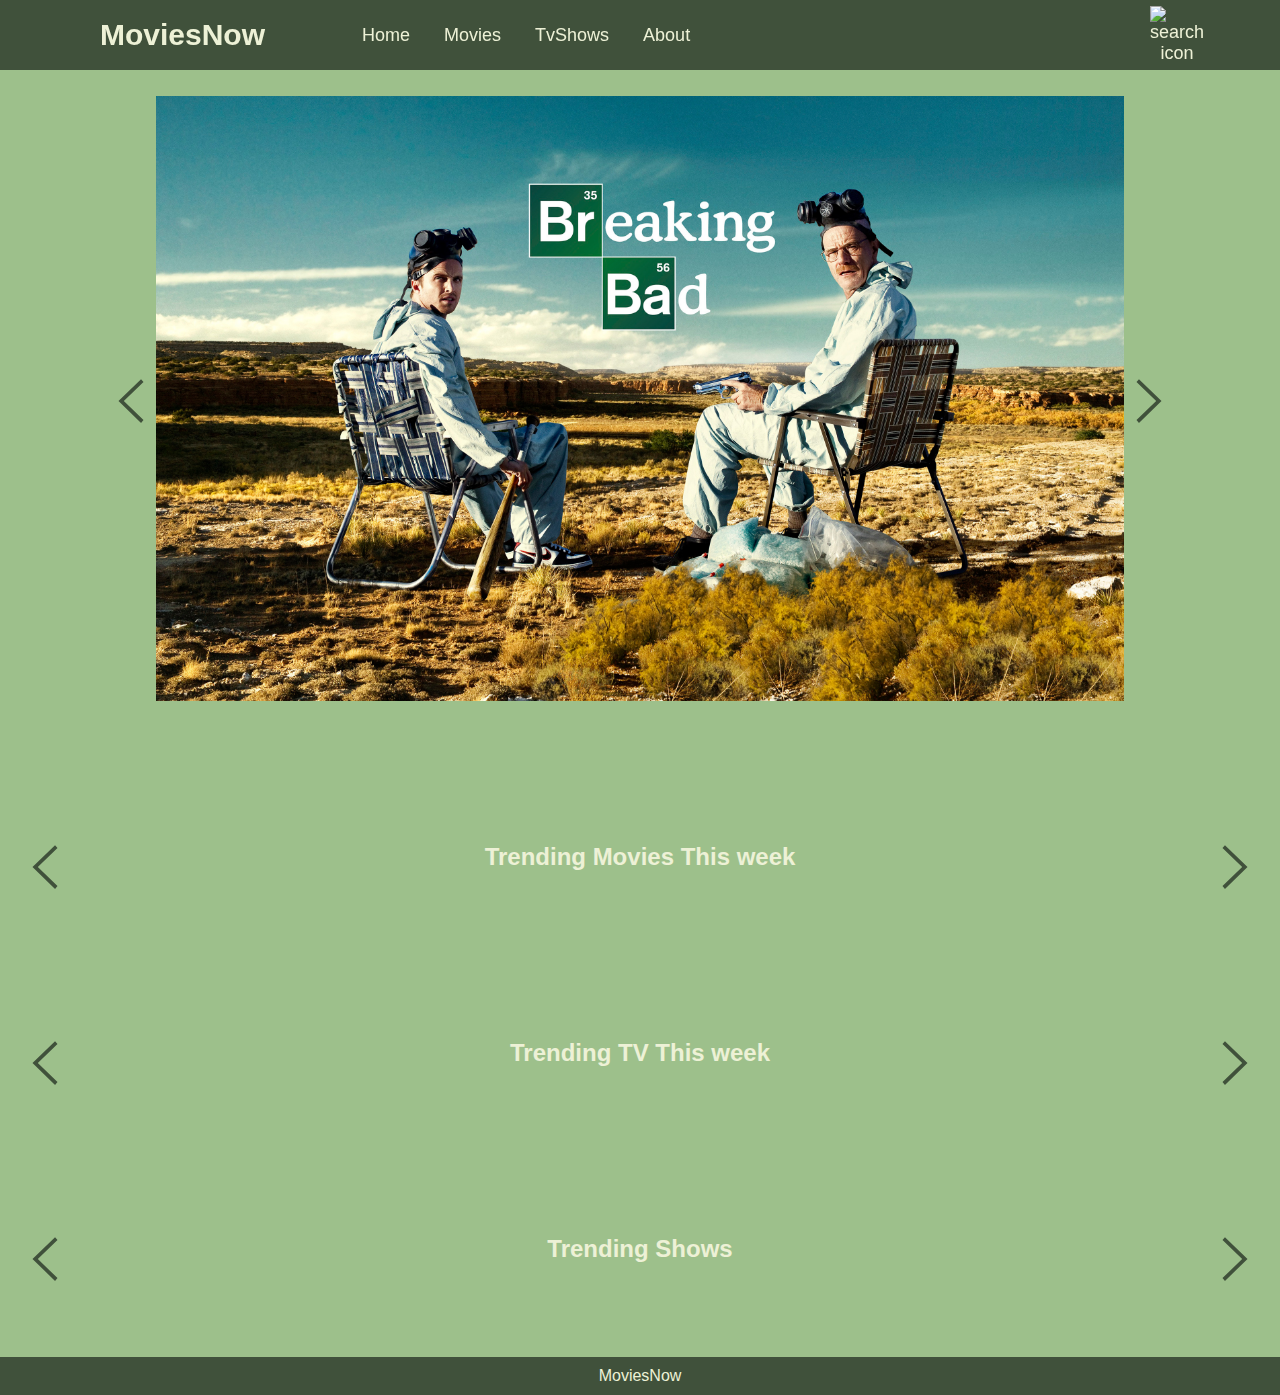
==== commit 58bc6437: "added js files" ====
--- a/index.html
+++ b/index.html
@@ -7,6 +7,7 @@
     <meta name="viewport" content="width=device-width, initial-scale=1.0">
     <title>MovieNow</title>
     <link rel="stylesheet" href="style.css">
+
 </head>
 
 <body>
@@ -27,9 +28,9 @@
                 </ul>
             </div>
             <label for="show-search" class="search-icon"><img src="./icons/search.svg" alt="search icon"></label>
-            <form action="#" class="search-box">
-                <input type="text" placeholder="Type Something to Search..." required>
-                <button type="submit" class="go-icon"><img src="./icons/right-arrowtail.svg" alt="right arrow"></i></button>
+            <form action="#" class="search-box" id="form">
+                <input type="text" id="search" placeholder="Type Something to Search..." required>
+                <button type="submit" class="go-icon"><img src="../icons/right-arrowtail.svg" alt=""></i></button>
             </form>
         </nav>
     </div>
@@ -44,96 +45,65 @@
         <img class="arrowimg" src="./icons/right-arrow.svg" alt="right arrow">
     </section>
 
-<!-- carousel -->
+    <!-- carousel -->
     <section class="movies">
         <div class="movies-title">
-            <h2>Trending movies</h2>
+            <h2>Trending Movies This week</h2>
         </div>
 
-        <div class="scroll-container">
-            <img class="arrowimg" src="./icons/left-arrow.svg" alt="left arrow">
-            <div class="movie-details">
-                <a href="./Pages/Product.html">
-                    <img src="images/movies/avatar.jpg" alt="avatar poster"></a>
-                <p>Avatar</p>
-                <p>imdb: 9★</p>
+        <div class="carousel">
+            <div class="carousel-container">
 
             </div>
-            <div class="movie-details">
-                <a href="./Pages/Product.html">
-                    <img src="images/movies/forestGump.jpg" alt="forest gump poster"></a>
-                <p>Forest Gump</p>
-                <p>imdb: 8★ </p>
-            </div>
-            <div class="movie-details">
-                <a href="./Pages/Product.html">
-                    <img src="images/movies/jujutsukaisen.jpg" alt="jujutsu kaise 0 poster"></a>
-                <p>Jujutsu kaisen 0</p>
-                <p>imdb: 9.5★</p>
-            </div>
-            <div class="movie-details">
-                <a href="./Pages/Product.html">
-                    <img src="images/movies/johnwick.jpg" alt="johnwick poster"></a>
-                <p>John Wick 4</p>
-                <p>imdb: 8.3★</p>
-            </div>
-            <div class="movie-details">
-                <a href="./Pages/Product.html">
-                    <img src="images/movies/megan.jpg" alt="megan poster"></a>
-                <p>Megan</p>
-                <p>imdb: 7.9★ </p>
-            </div>
-            <img class="arrowimg" src="./icons/right-arrow.svg" alt="right arrow">
+
+        </div>
+        <button class="prev-button"> <img class="arrowimg" src="./icons/left-arrow.svg" alt="left arrow"></button>
+        <button class="next-button"><img class="arrowimg" src="./icons/right-arrow.svg" alt="right arrow"></button>
         </div>
     </section>
 
     <section class="movies">
         <div class="movies-title">
+            <h2>Trending TV This week</h2>
+        </div>
+
+        <div class="carousel">
+            <div class="carousel-container">
+
+            </div>
+
+        </div>
+        <button class="prev-button"> <img class="arrowimg" src="./icons/left-arrow.svg" alt="left arrow"></button>
+        <button class="next-button"><img class="arrowimg" src="./icons/right-arrow.svg" alt="right arrow"></button>
+        </div>
+    </section>
+
+
+    <section class="movies">
+        <div class="movies-title">
             <h2>Trending Shows</h2>
         </div>
-        <div class="scroll-container">
-            <img class="arrowimg" src="./icons/left-arrow.svg" alt="left arrow">
-            <div class="movie-details">
-                <a href="./Pages/Product.html">
-                    <img src="images/TvShows/onepiece.jpg" alt="on piece poster"></a>
-                <p>One Piece</p>
-                <p>imdb: 9.5★</p>
+
+        <div class="carousel">
+            <div class="carousel-container">
 
             </div>
-            <div class="movie-details">
-                <a href="./Pages/Product.html">
-                    <img src="images/TvShows/wednesday.jpg" alt="wednesday poster"></a>
-                <p>Wednesday</p>
-                <p>imdb: 8★ </p>
-            </div>
-            <div class="movie-details">
-                <a href="./Pages/Product.html">
-                    <img src="images/TvShows/chernobyl.jpg" alt="chernobyl poster"></a>
-                <p>Chernobyl</p>
-                <p>imdb: 8.5★</p>
-            </div>
-            <div class="movie-details">
-                <a href="./Pages/Product.html">
-                    <img src="images/TvShows/queens.jpg" alt="queen's gambit poster"></a>
-                <p>Queen's Gambit</p>
-                <p>imdb: 8.3★</p>
-            </div>
-            <div class="movie-details">
-                <a href="./Pages/Product.html">
-                    <img src="images/TvShows/bojackHorseman.jpg" alt="bojack horseman poster"></a>
-                <p>Bojack Horseman</p>
-                <p>imdb: 8.2★ </p>
-            </div>
-            <img class="arrowimg" src="./icons/right-arrow.svg" alt="right arrow">
+
+        </div>
+        <button class="prev-button"> <img class="arrowimg" src="./icons/left-arrow.svg" alt="left arrow"></button>
+        <button class="next-button"><img class="arrowimg" src="./icons/right-arrow.svg" alt="right arrow"></button>
         </div>
     </section>
-<!-- footer -->
-<footer>
-    <div class="footer-container">
-        MoviesNow
-    </div>
-</footer>
+
+
+    <!-- footer -->
+    <footer>
+        <div class="footer-container">
+            MoviesNow
+        </div>
+    </footer>
 </body>
 
+<script src="./script/script.js"></script>
 
 </html>--- a/style.css
+++ b/style.css
@@ -49,7 +49,6 @@
   width: 100%;
 }
 
-
 /* Nav bar */
 .navbar {
   background: var(--main-color);
@@ -215,6 +214,41 @@
   justify-content: center;
 }
 
+.movies-page {
+  display: flex;
+  flex-wrap: wrap;
+  align-items: center;
+  justify-content: center;
+}
+
+.movies-page .carousel-item {
+  padding-top: 40px;
+}
+
+#tags {
+  width: 80%;
+  display: flex;
+  flex-wrap: wrap;
+  justify-content: center;
+  align-items: center;
+  margin: 10px auto;
+  padding-top: 30px;
+}
+
+.tag {
+  color: white;
+  padding: 10px 20px;
+  background-color: var(--main-color);
+  border-radius: 50px;
+  margin: 5px;
+  display: inline-block;
+  cursor: pointer;
+}
+
+.moviesPage-title {
+  padding-top: 80px;
+  text-align: center;
+}
 
 /* footer styling */
 footer {
@@ -258,7 +292,6 @@
   display: flex;
   align-items: center;
   justify-content: center;
-  
 }
 
 .action-buttons button {
@@ -279,14 +312,13 @@
   display: flex;
   align-items: center;
   padding: 0% 8%;
-  
 }
 
 .about-table table {
   border-collapse: collapse;
   width: 100%;
 }
-.about-table img{
+.about-table img {
   width: 40%;
 }
 .about-table th,
@@ -300,14 +332,11 @@
   background-color: var(--main-color);
 }
 
-.about-page{
- padding:20% 10% 10% 10%;
-}
-
-
+.about-page {
+  padding: 20% 10% 10% 10%;
+}
 
 /* Responsive code start */
-
 
 @media only screen and (min-width: 768px) {
   .product-main {
@@ -320,7 +349,6 @@
   }
 }
 
-
 @media only screen and (min-width: 768px) {
   .scroll-container {
     display: flex;
@@ -350,7 +378,7 @@
 
 @media only screen and (min-width: 768px) {
   .about-page {
-    padding:10%;
+    padding: 10%;
   }
 }
 
@@ -488,3 +516,58 @@
   font-size: 45px;
   margin: 5px 0;
 }
+
+.carousel {
+  position: relative;
+  width: 100%;
+  max-width: 1200px;
+  margin: 0 auto;
+}
+.carousel-container {
+  display: flex;
+  overflow-x: scroll;
+  scroll-snap-type: x mandatory;
+  -webkit-overflow-scrolling: touch;
+  -ms-overflow-style: none;
+  scrollbar-width: none;
+  margin-bottom: 20px;
+}
+.carousel-container::-webkit-scrollbar {
+  display: none;
+}
+.carousel-item {
+  flex: 0 0 auto;
+  width: calc(100% / 5);
+  height: auto;
+  margin-right: 20px;
+  scroll-snap-align: center;
+  text-align: center;
+}
+.carousel-item img {
+  display: block;
+  max-width: 100%;
+  height: auto;
+  margin: 0 auto;
+}
+.carousel-item p {
+  font-size: 14px;
+  margin-top: 10px;
+}
+.prev-button,
+.next-button {
+  position: absolute;
+  top: 50%;
+  transform: translateY(-50%);
+  font-size: 24px;
+  font-weight: bold;
+  background: none;
+  border: none;
+  padding: 10px 20px;
+  cursor: pointer;
+}
+.prev-button {
+  left: 0;
+}
+.next-button {
+  right: 0;
+}
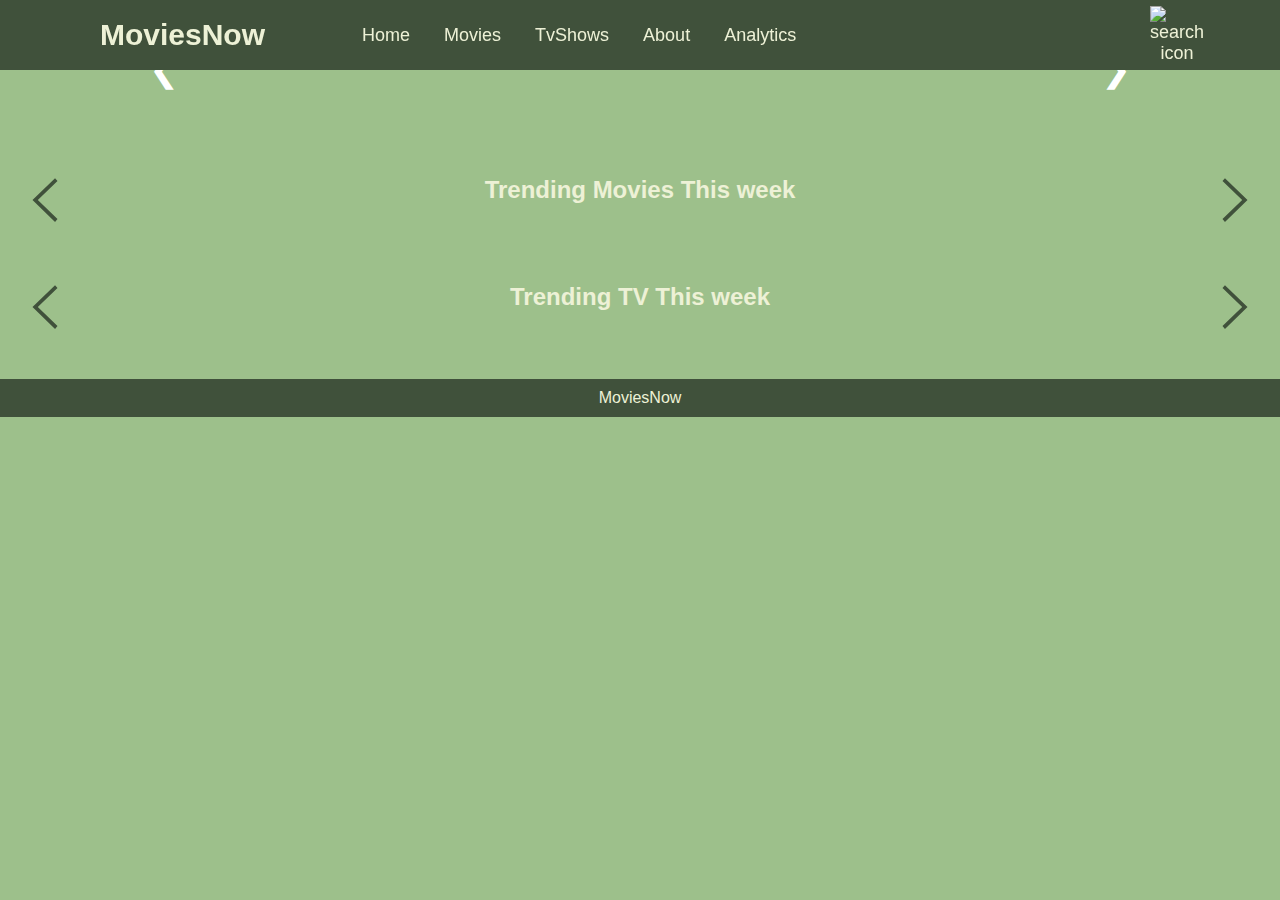
==== commit 7d74d67b: "added chart js" ====
--- a/index.html
+++ b/index.html
@@ -24,6 +24,7 @@
                     <li><a href="./Pages/moviesPage.html">Movies</a></li>
                     <li><a href="./Pages/TvShowsPage.html">TvShows</a></li>
                     <li><a href="./Pages/about.html">About</a></li>
+                    <li><a href="./Pages/Chart.html">Analytics</a></li>
 
                 </ul>
             </div>
@@ -37,13 +38,13 @@
 
     <!-- home -->
 
-    <section class="home container" id="home">
-        <img class="arrowimg" src="./icons/left-arrow.svg" alt="left arrow">
-        <div class="hero-banner">
-            <img src="images/breakingbad.jpg" alt="breaking bad poster" class="home-img">
+    <div class="carousel-hero">
+        <div class="carousel-container-hero">
+            <!-- Dynamically generated carousel items -->
         </div>
-        <img class="arrowimg" src="./icons/right-arrow.svg" alt="right arrow">
-    </section>
+        <a class="carousel-hero-prev">&#10094;</a>
+        <a class="carousel-hero-next">&#10095;</a>
+    </div>
 
     <!-- carousel -->
     <section class="movies">
@@ -68,30 +69,13 @@
         </div>
 
         <div class="carousel">
-            <div class="carousel-container">
+            <div class="carousel-container-tv">
 
             </div>
 
         </div>
-        <button class="prev-button"> <img class="arrowimg" src="./icons/left-arrow.svg" alt="left arrow"></button>
-        <button class="next-button"><img class="arrowimg" src="./icons/right-arrow.svg" alt="right arrow"></button>
-        </div>
-    </section>
-
-
-    <section class="movies">
-        <div class="movies-title">
-            <h2>Trending Shows</h2>
-        </div>
-
-        <div class="carousel">
-            <div class="carousel-container">
-
-            </div>
-
-        </div>
-        <button class="prev-button"> <img class="arrowimg" src="./icons/left-arrow.svg" alt="left arrow"></button>
-        <button class="next-button"><img class="arrowimg" src="./icons/right-arrow.svg" alt="right arrow"></button>
+        <button class="prev-button-tv"> <img class="arrowimg" src="./icons/left-arrow.svg" alt="left arrow"></button>
+        <button class="next-button-tv"><img class="arrowimg" src="./icons/right-arrow.svg" alt="right arrow"></button>
         </div>
     </section>
 
--- a/style.css
+++ b/style.css
@@ -172,21 +172,79 @@
   display: none;
 }
 
-/* home */
-.home {
-  display: flex;
-  flex-direction: row;
-  align-items: center;
-}
-
-.arrowimg {
-  display: none;
+/* carousel hero */
+
+.carousel-hero {
+  position: relative;
+  width: 100%;
+  height: 100%;
+  overflow: hidden;
+  max-width: 1022px;
+  margin: 0 auto;
+  padding-top: 10%;
+}
+
+.carousel-container-hero {
+  display: flex;
+  width: 100%;
+  height: 100%;
+  transition: transform 0.5s ease;
+}
+
+.carousel-hero-item {
+  flex-shrink: 0;
+  width: 100%;
+  height: 100%;
+  position: relative;
+}
+
+.carousel-hero-item img {
+  width: 100%;
+  height: 100%;
+  object-fit: contain;
+}
+
+.carousel-hero-prev,
+.carousel-hero-next {
+  position: absolute;
+  top: 60%;
+  transform: translateY(-60%);
+  font-size: 36px;
+  color: white;
+  cursor: pointer;
+  padding: 20px;
+}
+
+.carousel-hero-prev {
+  left: 0;
+}
+
+.carousel-hero-next {
+  right: 0;
+}
+
+.carousel-hero-prev:hover,
+.carousel-hero-next:hover {
+  opacity: 0.8;
+}
+
+.carousel-hero-title {
+  bottom: 8px;
+  left: 0;
+  width: 100%;
+  background-color: rgba(0, 0, 0, 0.5);
+  color: #fff;
+  font-size: 40px;
+  text-align: center;
+  padding: 10px;
+  box-sizing: border-box;
+  position: absolute;
 }
 
 /* movie section */
 
 .movies {
-  margin: 10% 0% 5% 0%;
+  margin: 3% 0% 3% 0%;
   padding: 10px;
   position: relative;
 }
@@ -532,10 +590,25 @@
   scrollbar-width: none;
   margin-bottom: 20px;
 }
+
+.carousel-container-tv {
+  display: flex;
+  overflow-x: scroll;
+  scroll-snap-type: x mandatory;
+  -webkit-overflow-scrolling: touch;
+  -ms-overflow-style: none;
+  scrollbar-width: none;
+  margin-bottom: 20px;
+}
 .carousel-container::-webkit-scrollbar {
   display: none;
 }
-.carousel-item {
+
+.carousel-container-tv::-webkit-scrollbar {
+  display: none;
+}
+.carousel-item,
+.carousel-item-tv {
   flex: 0 0 auto;
   width: calc(100% / 5);
   height: auto;
@@ -554,7 +627,9 @@
   margin-top: 10px;
 }
 .prev-button,
-.next-button {
+.next-button,
+.prev-button-tv,
+.next-button-tv {
   position: absolute;
   top: 50%;
   transform: translateY(-50%);
@@ -565,9 +640,26 @@
   padding: 10px 20px;
   cursor: pointer;
 }
-.prev-button {
+.prev-button,
+.prev-button-tv {
   left: 0;
 }
-.next-button {
+.next-button,
+.next-button-tv {
   right: 0;
 }
+
+
+/* chart js */
+.charts{
+  display: flex;
+  flex-direction: column;
+  justify-content: center;
+  max-width: 800px;
+  padding-top: 10%;
+  margin: 0 auto;
+}
+
+.chart-item{
+  margin: 30px;
+}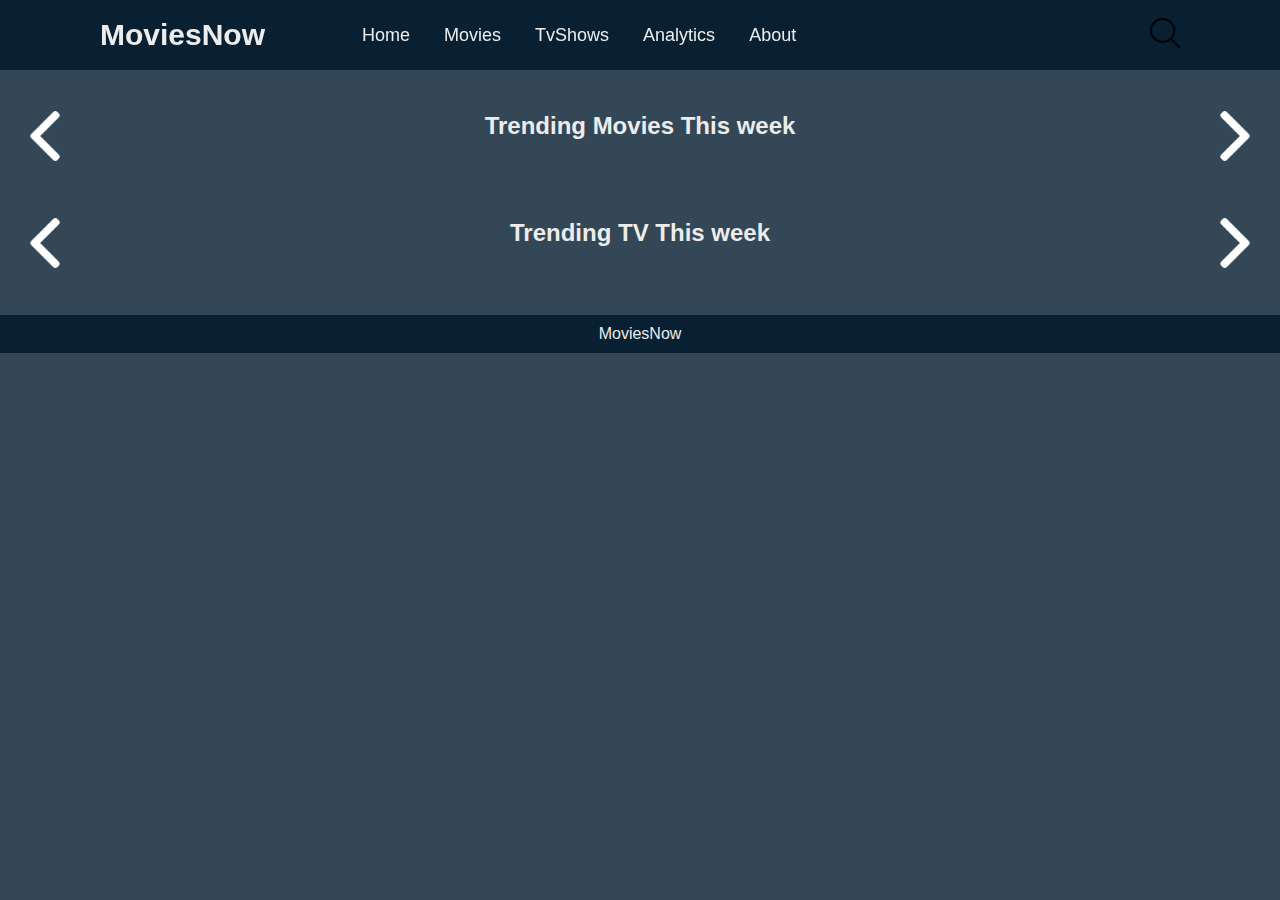
==== commit 2a69d8bb: "update search icon bugs" ====
--- a/index.html
+++ b/index.html
@@ -16,22 +16,23 @@
         <nav>
             <input type="checkbox" id="show-search">
             <input type="checkbox" id="show-menu">
-            <label for="show-menu" class="menu-icon"><img src="./icons/burger-menu.svg" alt="burger menu"></i></label>
+            <label for="show-menu" class="menu-icon"><img src="./icons/burger-menu.png" alt="burger menu"></i></label>
             <div class="content">
-                <div class="logo"><a href="./Index.html">MoviesNow</a></div>
+                <div class="logo"><a href="./index.html">MoviesNow</a></div>
                 <ul class="links">
                     <li><a href="#">Home</a></li>
                     <li><a href="./Pages/moviesPage.html">Movies</a></li>
                     <li><a href="./Pages/TvShowsPage.html">TvShows</a></li>
+                    <li><a href="./Pages/Chart.html">Analytics</a></li>
                     <li><a href="./Pages/about.html">About</a></li>
-                    <li><a href="./Pages/Chart.html">Analytics</a></li>
+                    
 
                 </ul>
             </div>
-            <label for="show-search" class="search-icon"><img src="./icons/search.svg" alt="search icon"></label>
+            <label for="show-search" class="search-icon"><img src="./icons/search.png" alt="search icon"></label>
             <form action="#" class="search-box" id="form">
-                <input type="text" id="search" placeholder="Type Something to Search..." required>
-                <button type="submit" class="go-icon"><img src="../icons/right-arrowtail.svg" alt=""></i></button>
+                <input type="text" id="search" placeholder="Type Something to Search..." required autofocus>
+                <button type="submit" class="go-icon"><img src="../icons/right-arrowtail.png" alt=""></i></button>
             </form>
         </nav>
     </div>
@@ -58,8 +59,8 @@
             </div>
 
         </div>
-        <button class="prev-button"> <img class="arrowimg" src="./icons/left-arrow.svg" alt="left arrow"></button>
-        <button class="next-button"><img class="arrowimg" src="./icons/right-arrow.svg" alt="right arrow"></button>
+        <button class="prev-button"> <img class="arrowimg" src="./icons/left-arrow.png" alt="left arrow"></button>
+        <button class="next-button"><img class="arrowimg" src="./icons/right-arrow.png" alt="right arrow"></button>
         </div>
     </section>
 
@@ -74,8 +75,8 @@
             </div>
 
         </div>
-        <button class="prev-button-tv"> <img class="arrowimg" src="./icons/left-arrow.svg" alt="left arrow"></button>
-        <button class="next-button-tv"><img class="arrowimg" src="./icons/right-arrow.svg" alt="right arrow"></button>
+        <button class="prev-button-tv"> <img class="arrowimg" src="./icons/left-arrow.png" alt="left arrow"></button>
+        <button class="next-button-tv"><img class="arrowimg" src="./icons/right-arrow.png" alt="right arrow"></button>
         </div>
     </section>
 
--- a/style.css
+++ b/style.css
@@ -6,15 +6,15 @@
   box-sizing: border-box;
   text-decoration: none;
   scroll-padding-top: 2rem;
-  font-family: "Poppins", sans-serif;
+  font-family: Verdana, Geneva, Tahoma, sans-serif;
 }
 
 :root {
-  --main-color: #40513b;
-  --hover-color: #609966;
-  --body-color: #9dc08b;
-  --container-color: #609966;
-  --text-color: #edf1d6;
+  --main-color: #082032;
+  --hover-color: #2C394B;
+  --body-color: #334756;
+  --container-color: #6B728E;
+  --text-color: #ececec;
 }
 
 a {
@@ -181,7 +181,7 @@
   overflow: hidden;
   max-width: 1022px;
   margin: 0 auto;
-  padding-top: 10%;
+  padding-top: 5%;
 }
 
 .carousel-container-hero {
@@ -229,16 +229,21 @@
 }
 
 .carousel-hero-title {
-  bottom: 8px;
+  bottom: 5px;
   left: 0;
   width: 100%;
   background-color: rgba(0, 0, 0, 0.5);
   color: #fff;
-  font-size: 40px;
+  font-size: 20px;
   text-align: center;
   padding: 10px;
   box-sizing: border-box;
   position: absolute;
+}
+@media only screen and (min-width: 768px) {
+  .carousel-hero-title {
+    font-size: 40px;
+  }
 }
 
 /* movie section */
@@ -351,7 +356,9 @@
   align-items: center;
   justify-content: center;
 }
-
+.action-buttons .link a{
+  color: var(--text-color);
+}
 .action-buttons button {
   margin: 5px;
   background-color: var(--hover-color);
@@ -370,6 +377,7 @@
   display: flex;
   align-items: center;
   padding: 0% 8%;
+  
 }
 
 .about-table table {
@@ -392,8 +400,12 @@
 
 .about-page {
   padding: 20% 10% 10% 10%;
-}
-
+  text-align: justify;
+}
+
+.about-page h2{
+  text-decoration-line: underline;
+}
 /* Responsive code start */
 
 @media only screen and (min-width: 768px) {
@@ -422,7 +434,9 @@
     max-height: 100%;
   }
 }
-
+.arrowimg{
+  display: none;
+}
 @media only screen and (min-width: 768px) {
   .arrowimg {
     display: block;
@@ -655,7 +669,7 @@
   display: flex;
   flex-direction: column;
   justify-content: center;
-  max-width: 800px;
+  max-width: 1000px;
   padding-top: 10%;
   margin: 0 auto;
 }
